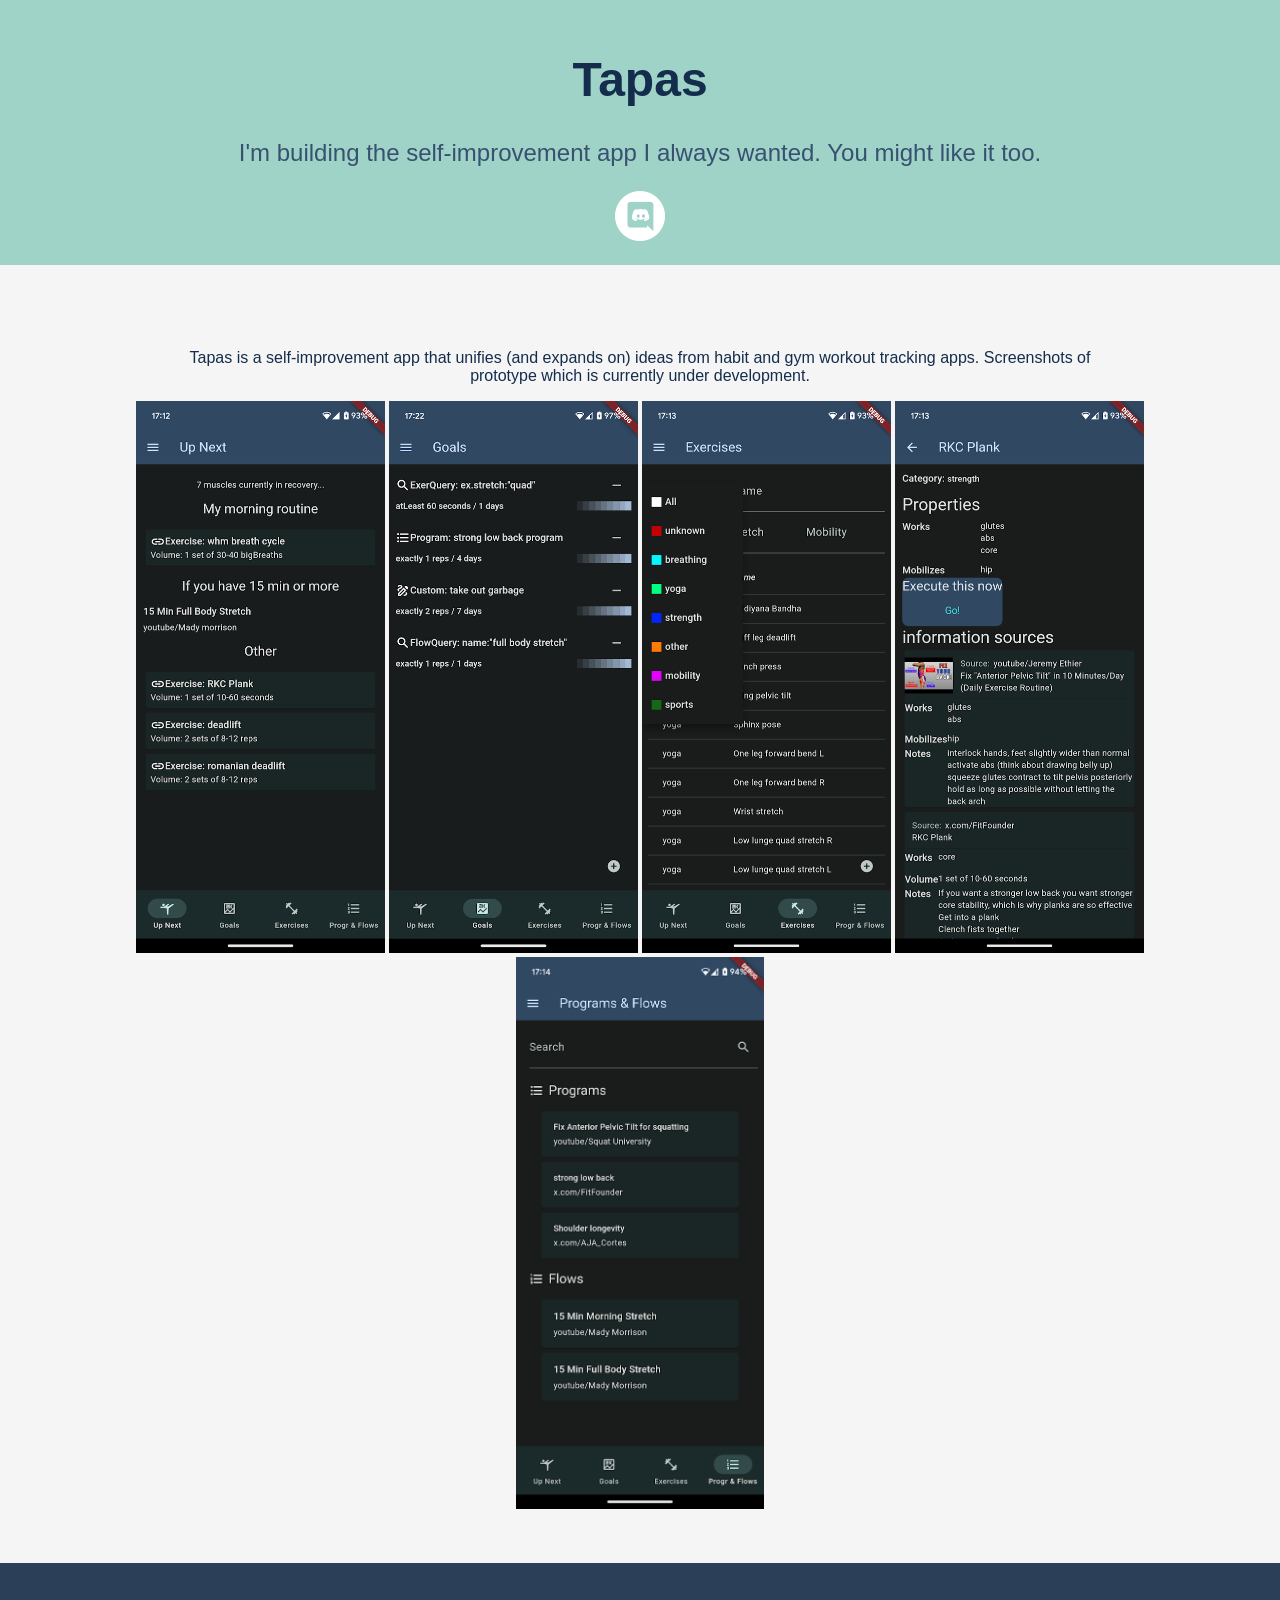
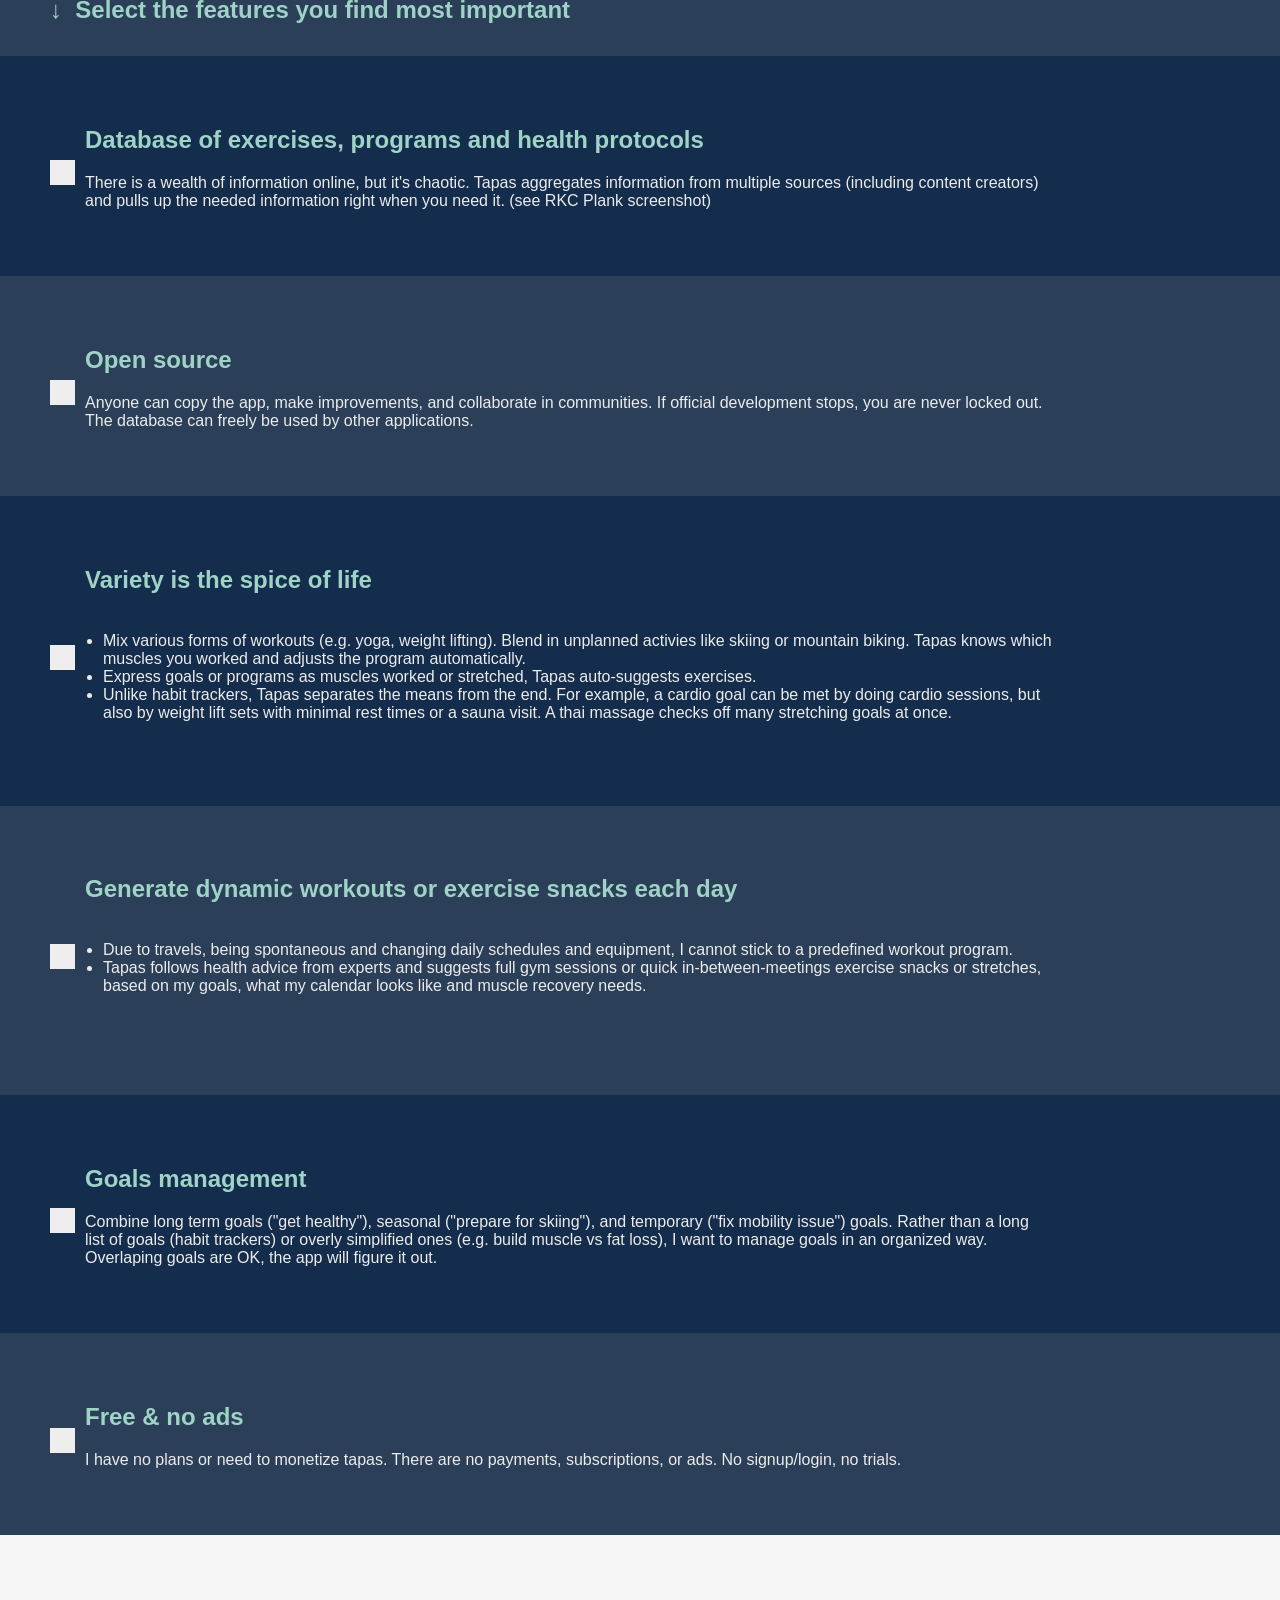
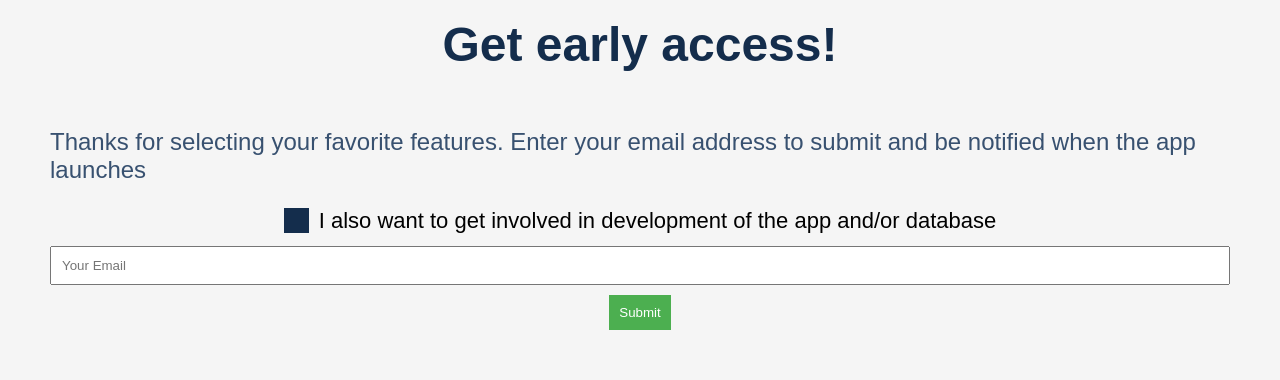
==== frontend/index.html @ ab977878 "move frontend stuff to frontend folder" ====
<!DOCTYPE html>
<html lang="en">

<head>
    <meta charset="UTF-8">
    <meta name="viewport" content="width=device-width, initial-scale=1.0">
    <title>Tapas self-improvement app</title>
    <link rel="stylesheet" href="base.css">
    <link rel="stylesheet" href="checkbox.css">
    <!-- <meta http-equiv="refresh" content="3"> -->
    <script src="https://challenges.cloudflare.com/turnstile/v0/api.js" async defer></script>

</head>

<body>
    <header>
        <h1>Tapas</h1>
        <h3>I'm building the self-improvement app I always wanted. You might like it too.</h3>

        <a href="https://discord.gg/YUcS6btXYD"> <img src="img/Discord_white.png" height="50" width="50" /></a>
        <!--<a href="https://discord.gg/YUcS6btXYD"> <img src="img/Twitter_white.png" height="50" width="50" /></a>
        <a href="https://discord.gg/YUcS6btXYD"> <img src="img/Gmail_white.png" height="50" width="50" /></a>
        <a href="https://discord.gg/YUcS6btXYD"> <img src="img/Github_white.png" height="50" width="50" /></a> -->
    </header>
    <form id="waitlist">
        <div class="intro">
            <div>
                <center>
                    <p class="c4">
                        <br />Tapas is a self-improvement app that unifies (and expands on) ideas from habit and gym
                        workout tracking apps. Screenshots of prototype which is currently under development.
                    </p>
                </center>
            </div>
            <div>
                <a href="/img/screen-upnext.png"><img src="img/screen-upnext.png" height="552" /></a>
                <a href="/img/screen-goals.png"><img src="img/screen-goals.png" height="552" /></a>
                <a href="/img/screen-exercises.png"><img src="img/screen-exercises.png" height="552" /></a>
                <a href="/img/screen-rkc-plank.png"><img src="img/screen-rkc-plank.png" height="552" /></a>
                <a href="/img/screen-programsflows.png"><img src="img/screen-programsflows.png" height="552" /></a>
            </div>
        </div>
        <section class="instruction">
            <h2>&darr;&nbsp;&nbsp;Select the features you find most important</h2>
        </section>
        <section>
            <label class="container dark">
                <input type="checkbox" name="want_db"><span class="checkmark"></span></label>
            <div>
                <h2>Database of exercises, programs and health protocols</h2>
                <p>There is a wealth of information online, but it's chaotic.
                    Tapas aggregates information from multiple sources (including content creators) and pulls up the
                    needed information right when you need it. (see RKC Plank screenshot)
                </p>
            </div>

        </section>
        <section>
            <label class="container dark">
                <input type="checkbox" name="want_oss"><span class="checkmark"></span></label>
            <div>
                <h2>Open source</h2>
                <p>Anyone can copy the app, make improvements, and collaborate in communities.
                    If official development stops, you are never locked out. The database can freely be used by other
                    applications.
                </p>
            </div>

        </section>
        <section>
            <label class="container dark">
                <input type="checkbox" name="want_variety"><span class="checkmark"></span></label>
            <div>
                <h2>Variety is the spice of life</h2>
                <p>
                <ul>

                    <li>Mix various forms of workouts (e.g. yoga, weight lifting). Blend in unplanned
                        activies like skiing or mountain biking. Tapas knows which muscles you worked and adjusts the
                        program automatically.</li>
                    <li>Express goals or programs as muscles worked or stretched, Tapas auto-suggests exercises.</li>
                    <li>Unlike habit trackers, Tapas separates the means from the end. For example, a cardio goal can be
                        met
                        by doing cardio sessions, but also by weight lift sets with minimal rest times or a
                        sauna visit. A thai massage checks off many stretching goals at once.</li>
                </ul>
                </p>
            </div>

        </section>
        <section>
            <label class="container dark">
                <input type="checkbox" name="want_dynamic"><span class="checkmark"></span></label>
            <div>
                <h2>Generate dynamic workouts or exercise snacks each day</h2>
                <ul>
                    <li>Due to travels, being spontaneous and changing daily schedules and equipment, I cannot stick to
                        a
                        predefined workout program.</li>
                    <li>Tapas follows health advice from experts and suggests full gym sessions or quick
                        in-between-meetings
                        exercise snacks or stretches, based on my goals, what my calendar looks like and
                        muscle recovery needs.</li>
                    </p>
            </div>

        </section>
        <section>
            <label class="container dark">
                <input type="checkbox" name="want_goals_management"><span class="checkmark"></span></label>
            <div>
                <h2>Goals management</h2>
                <p>Combine long term goals ("get healthy"), seasonal ("prepare for skiing"), and temporary ("fix
                    mobility issue") goals.
                    Rather than a long list of goals (habit trackers) or overly simplified ones (e.g. build muscle vs
                    fat loss), I want to manage goals in an organized way. Overlaping goals are OK, the app will figure
                    it out.
                </p>
                <!-- comparison between workouts and flows from different creators, shift between influencers/programs. zaf liked that -->
            </div>

        </section>

        <section>
            <label class="container dark">
                <input type="checkbox" name="want_free"><span class="checkmark"></span></label>
            <div>
                <h2>Free & no ads</h2>
                <p>I have no plans or need to monetize tapas. There are no payments, subscriptions, or ads. No
                    signup/login,
                    no trials.
                </p>
            </div>

        </section>

        <div class="formend">
            <h1>Get early access!</h1>
            <h3>Thanks for selecting your favorite features. Enter your email address to submit and be notified when the
                app launches</h3>
            <label class="container">I also want to get involved in development of the app and/or database
                <input type="checkbox" name="want_dev"><span class="checkmark"
                    style="background-color: #142d4c;"></span></label>
            <input type="email" placeholder="Your Email" name="email" required>
            <!-- tapas.fit -->
            <!-- <div class="cf-turnstile" data-sitekey="0x4AAAAAAAQ29aRZJ1SNKcnf"></div> -->
            <!-- tapas.test -->
            <div class="cf-turnstile" data-sitekey="0x4AAAAAAAQ7PzYaspMrWbDM"></div>
            <!-- 
                1x00000000000000000000AA	Always passes	visible
                2x00000000000000000000AB	Always blocks	visible
                1x00000000000000000000BB	Always passes	invisible
                2x00000000000000000000BB	Always blocks	invisible
                3x00000000000000000000FF	Forces an interactive challenge	visible
     
                <div class="cf-turnstile" data-sitekey="3x00000000000000000000FF"></div>
            -->
            <button id="submitbutton" class="btn-ready" type="submit" value="Send">Submit</button>
        </div>
    </form>
</body>

</html>
<script language="javascript">

    const form = document.querySelector("#waitlist");


    async function sendData() {
        document.querySelector('#submitbutton').textContent = 'Sending....';
        const formData = new FormData(form);
        console.log(formData);
        try {
            const response = await fetch("http://tapas.test/waitlist", {
                method: "POST",
                body: formData,

            });
            button = document.querySelector('#submitbutton');
            if (response.ok) {
                button.textContent = 'Sent!';
                button.className = 'btn-ok';
            } else {
                button.className = 'btn-err';
                if (response.status == 401) {
                    button.textContent = 'Failed. Looks like you are a bot. If this is incorrect, please contact via email or discord';
                } else {
                    button.textContent = 'Failed due to an error. Did you submit already? Please try again later or contact via email or discord';
                }
            }
            console.log(await response.json());
        } catch (e) {
            console.error(e);
        }
    }

    form.addEventListener("submit", (event) => {
        event.preventDefault();
        sendData();
    });
</script>
---- frontend/base.css ----
.c1 {
    color: #ececec;
}

.c2 {
    color: #9fd3c7;
}

.c3 {
    color: #385170;
}

.c4 {
    color: #142d4c;
}

p {
    color: #ececec;
}

span,
p,
li {
    max-width: 60em;

}

ul {
    padding: 18px;
}

li {
    color: #ececec;
}

a {
    color: #4CAF50;
}

body {
    font-family: 'Arial', sans-serif;
    margin: 0;
    padding: 0;
    box-sizing: border-box;
    background-color: #142d4c;
}

header {
    background-color: #9fd3c7;
    color: #ececec;
    text-align: center;
    padding: 20px;
}

section, .formend {
    display: flex;
    align-items: center;
    padding: 50px;
}

section.instruction{
padding-top: 12.5px;
padding-bottom: 12.5px;
}

section:nth-child(even) {
    background-color: #2b3f58;
}

h1 {
    color: #142d4c;
    font-weight: 800;
    font-size: 48px;
}

h2 {
    color: #9fd3c7;
}

h3 {
    color: #385170;
    font-size: 24px;
    font-weight: 400;
}

.intro {
    align-items: center;
    text-align: center;
    padding: 50px;
    background-color: #f5f5f5;
    color: #142d4c;
}

footer {
    background-color: #4CAF50;
    color: white;
    text-align: center;
    padding: 20px;
}

.formend {
    flex-direction: column;
    background-color: #f5f5f5;
}

input {
    margin-bottom: 10px;
    padding: 10px;
    width: 100%;
    box-sizing: border-box;
}

button {
    padding: 10px;
    cursor: pointer;
    border: none;
}

.btn-ready {
    background-color: #4CAF50;
    color: white;

}
.btn-ok {
    background-color:#9fd3c7;
    color: #142d4c;

}
.btn-err {
    background-color: #ac1a0f;
    color: white;
}
---- frontend/checkbox.css ----
/* The container */
.container {
    display: block;
    position: relative;
    padding-left: 35px;
    margin-bottom: 12px;
    cursor: pointer;
    font-size: 22px;
    -webkit-user-select: none;
    -moz-user-select: none;
    -ms-user-select: none;
    user-select: none;

  }
  .container.dark {
    background-color: #4CAF50;
    color: white;
  }

  /* Hide the browser's default checkbox */
  .container input {
    position: absolute;
    opacity: 0;
    cursor: pointer;
    height: 0;
    width: 0;
  }
  
  /* Create a custom checkbox */
  .checkmark {
    position: absolute;
    top: 0;
    left: 0;
    height: 25px;
    width: 25px;
    background-color: #eee;
  }
  
  /* On mouse-over, add a grey background color */
  .container:hover input ~ .checkmark {
    background-color: #ccc;
  }
  
  /* When the checkbox is checked, add a blue background */
  .container input:checked ~ .checkmark {
    background-color: #4CAF50;

  }
  
  /* Create the checkmark/indicator (hidden when not checked) */
  .checkmark:after {
    content: "";
    position: absolute;
    display: none;
  }
  
  /* Show the checkmark when checked */
  .container input:checked ~ .checkmark:after {
    display: block;
  }
  /* Style the checkmark/indicator */
  .container .checkmark:after {
    left: 9px;
    top: 5px;
    width: 5px;
    height: 10px;
    border: solid white;
    border-width: 0 3px 3px 0;
    -webkit-transform: rotate(45deg);
    -ms-transform: rotate(45deg);
    transform: rotate(45deg);
  }
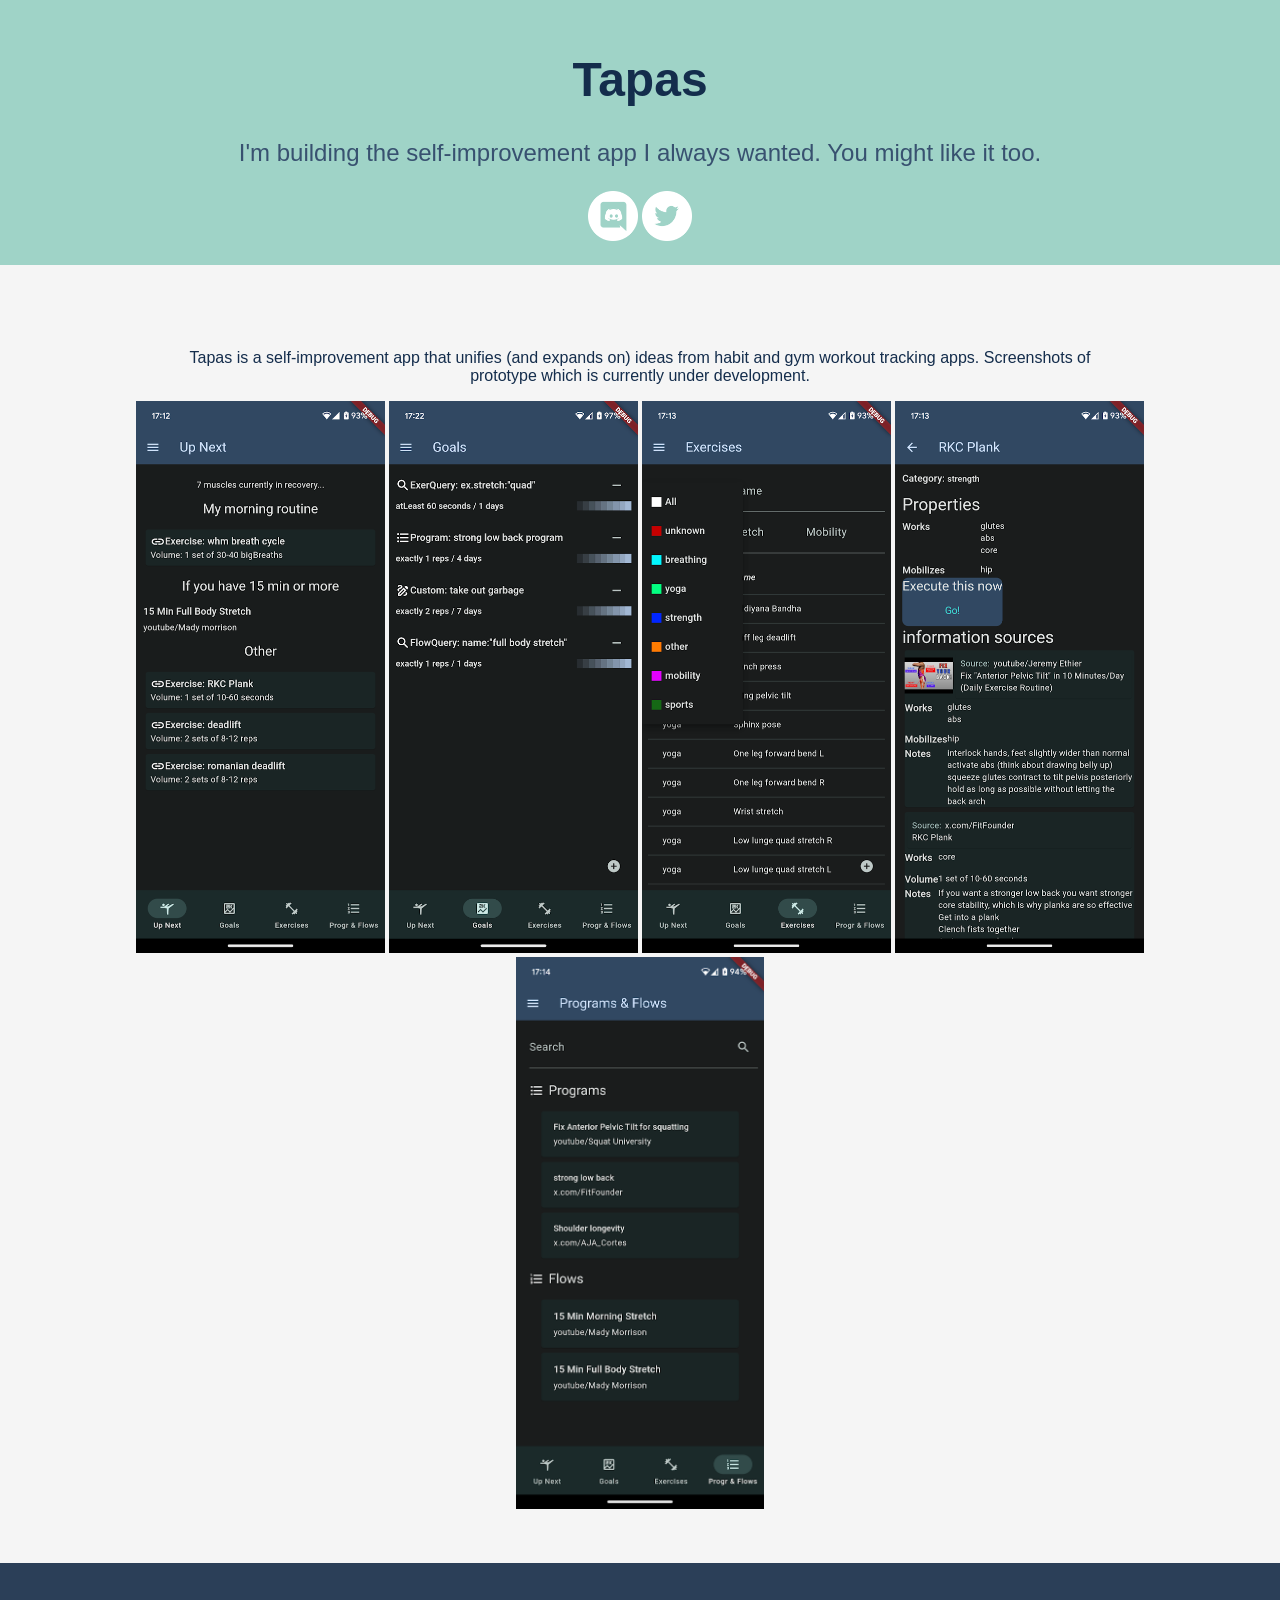
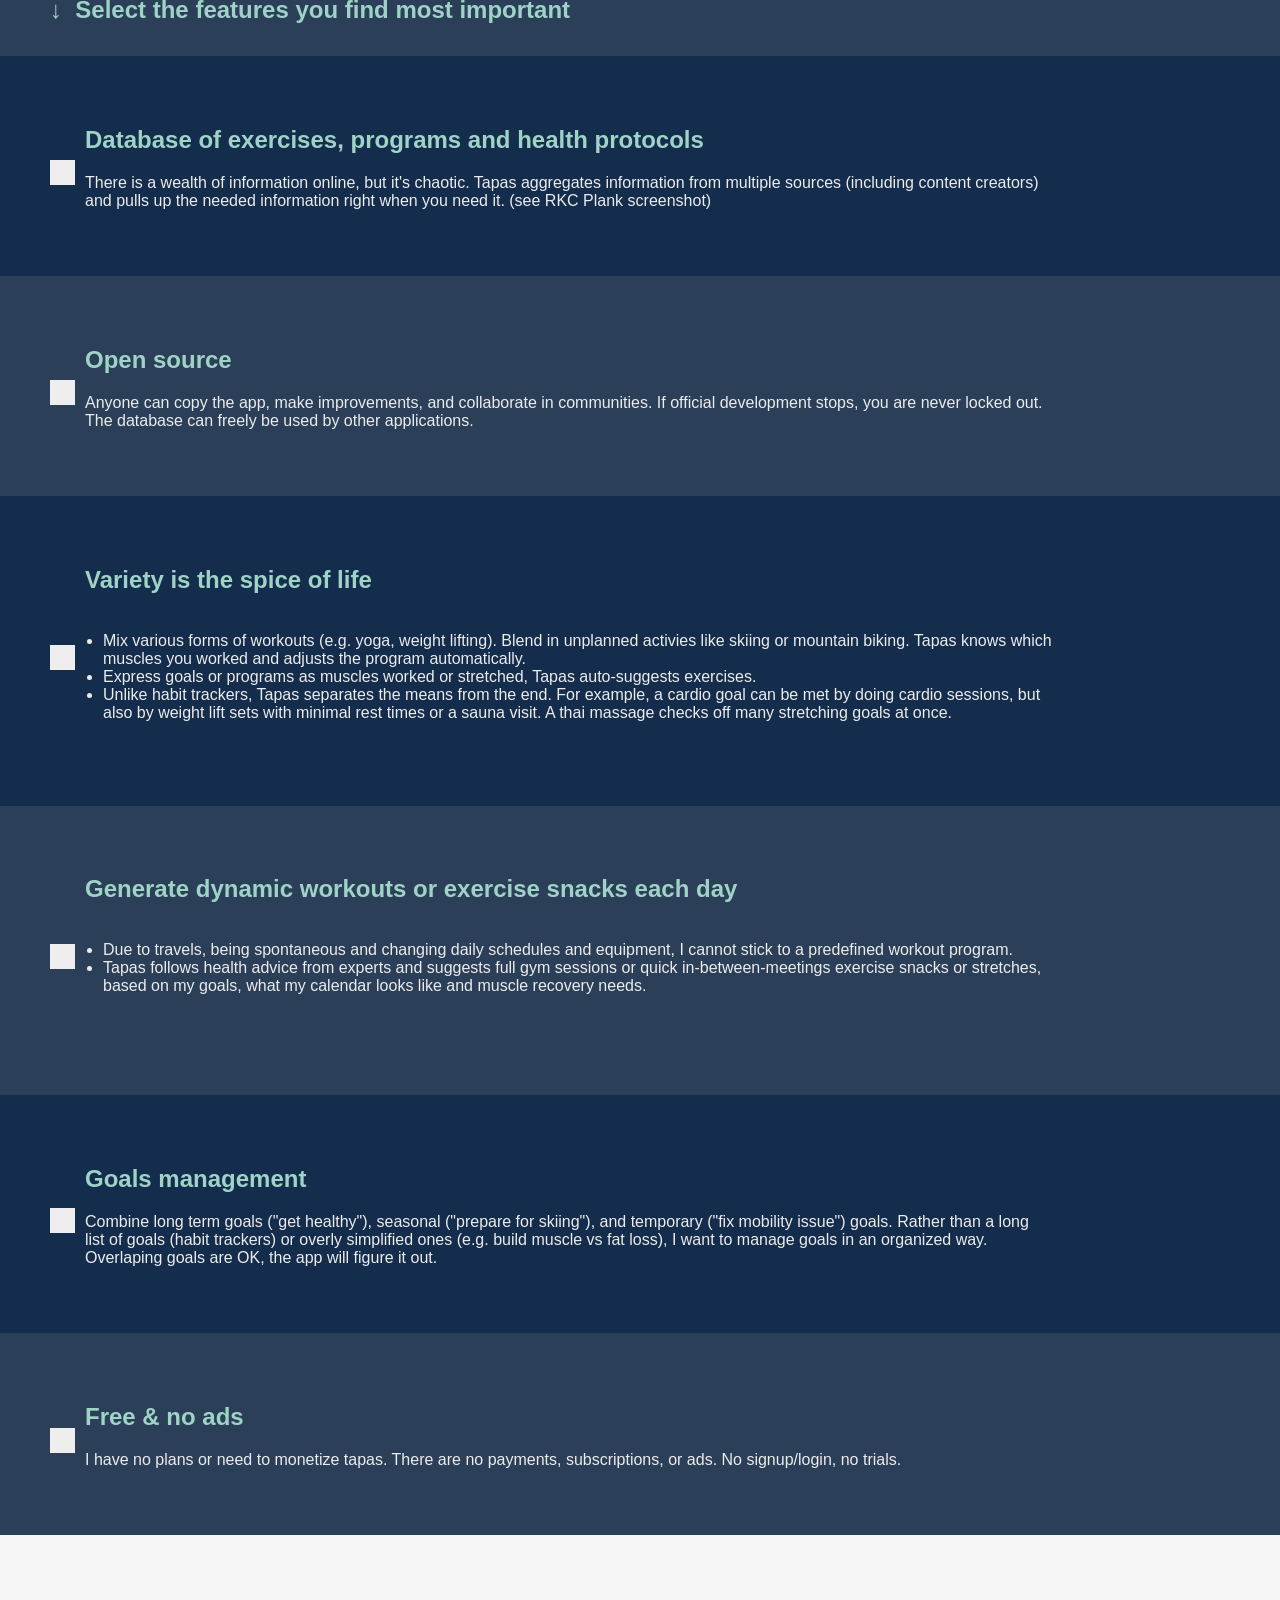
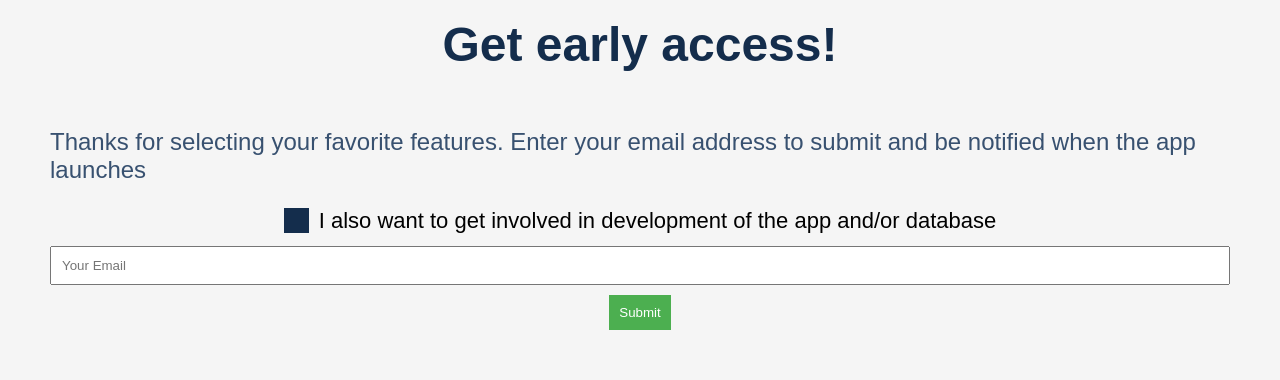
==== commit 74394cd5: "basic deploy system" ====
--- a/frontend/index.html
+++ b/frontend/index.html
@@ -18,8 +18,8 @@
         <h3>I'm building the self-improvement app I always wanted. You might like it too.</h3>
 
         <a href="https://discord.gg/YUcS6btXYD"> <img src="img/Discord_white.png" height="50" width="50" /></a>
-        <!--<a href="https://discord.gg/YUcS6btXYD"> <img src="img/Twitter_white.png" height="50" width="50" /></a>
-        <a href="https://discord.gg/YUcS6btXYD"> <img src="img/Gmail_white.png" height="50" width="50" /></a>
+        <a href="https://twitter.com/Dieter_be"> <img src="img/Twitter_white.png" height="50" width="50" /></a>
+       <!-- <a href="https://discord.gg/YUcS6btXYD"> <img src="img/Gmail_white.png" height="50" width="50" /></a>
         <a href="https://discord.gg/YUcS6btXYD"> <img src="img/Github_white.png" height="50" width="50" /></a> -->
     </header>
     <form id="waitlist">
@@ -142,19 +142,7 @@
                 <input type="checkbox" name="want_dev"><span class="checkmark"
                     style="background-color: #142d4c;"></span></label>
             <input type="email" placeholder="Your Email" name="email" required>
-            <!-- tapas.fit -->
-            <!-- <div class="cf-turnstile" data-sitekey="0x4AAAAAAAQ29aRZJ1SNKcnf"></div> -->
-            <!-- tapas.test -->
-            <div class="cf-turnstile" data-sitekey="0x4AAAAAAAQ7PzYaspMrWbDM"></div>
-            <!-- 
-                1x00000000000000000000AA	Always passes	visible
-                2x00000000000000000000AB	Always blocks	visible
-                1x00000000000000000000BB	Always passes	invisible
-                2x00000000000000000000BB	Always blocks	invisible
-                3x00000000000000000000FF	Forces an interactive challenge	visible
-     
-                <div class="cf-turnstile" data-sitekey="3x00000000000000000000FF"></div>
-            -->
+            <div class="cf-turnstile" data-sitekey="TURNSTILE-SITEKEY"></div>
             <button id="submitbutton" class="btn-ready" type="submit" value="Send">Submit</button>
         </div>
     </form>
@@ -171,7 +159,7 @@
         const formData = new FormData(form);
         console.log(formData);
         try {
-            const response = await fetch("http://tapas.test/waitlist", {
+            const response = await fetch("BASE-URL/waitlist", {
                 method: "POST",
                 body: formData,
 
@@ -198,4 +186,4 @@
         event.preventDefault();
         sendData();
     });
-</script>+</script>
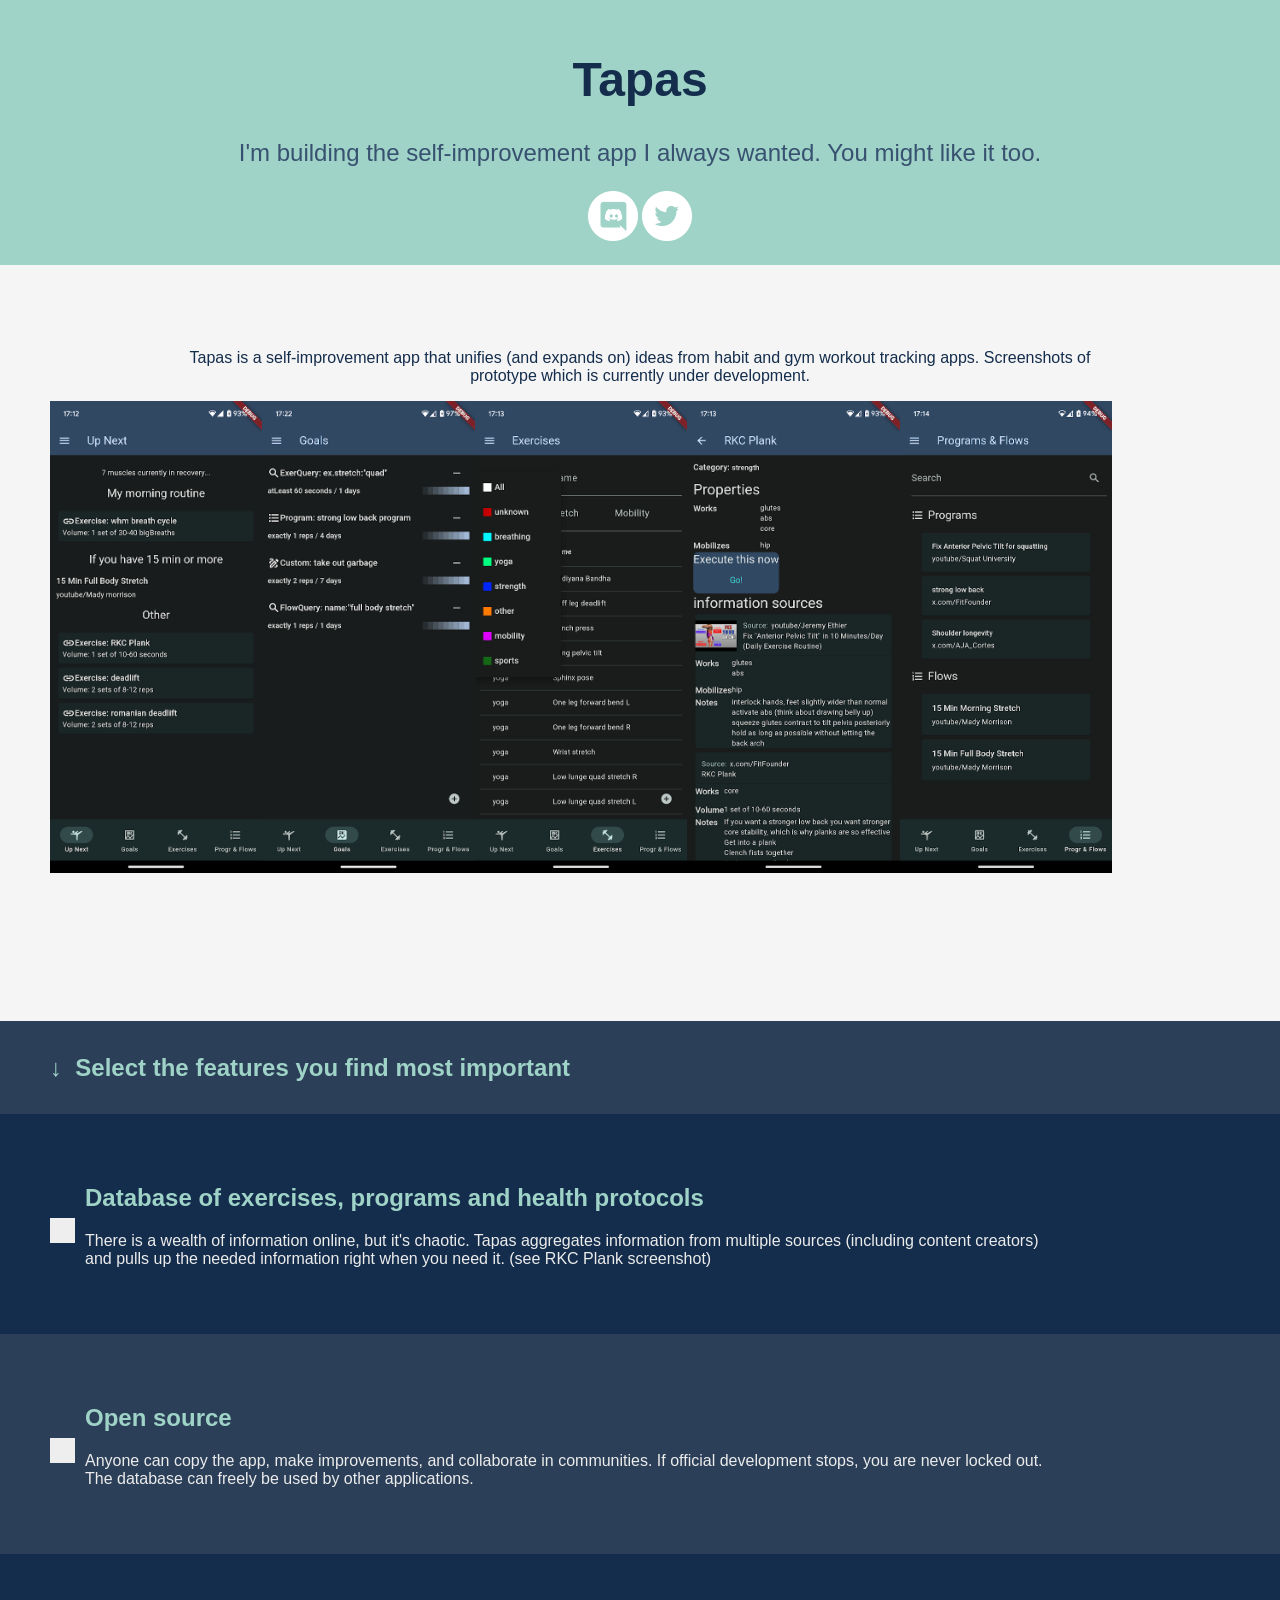
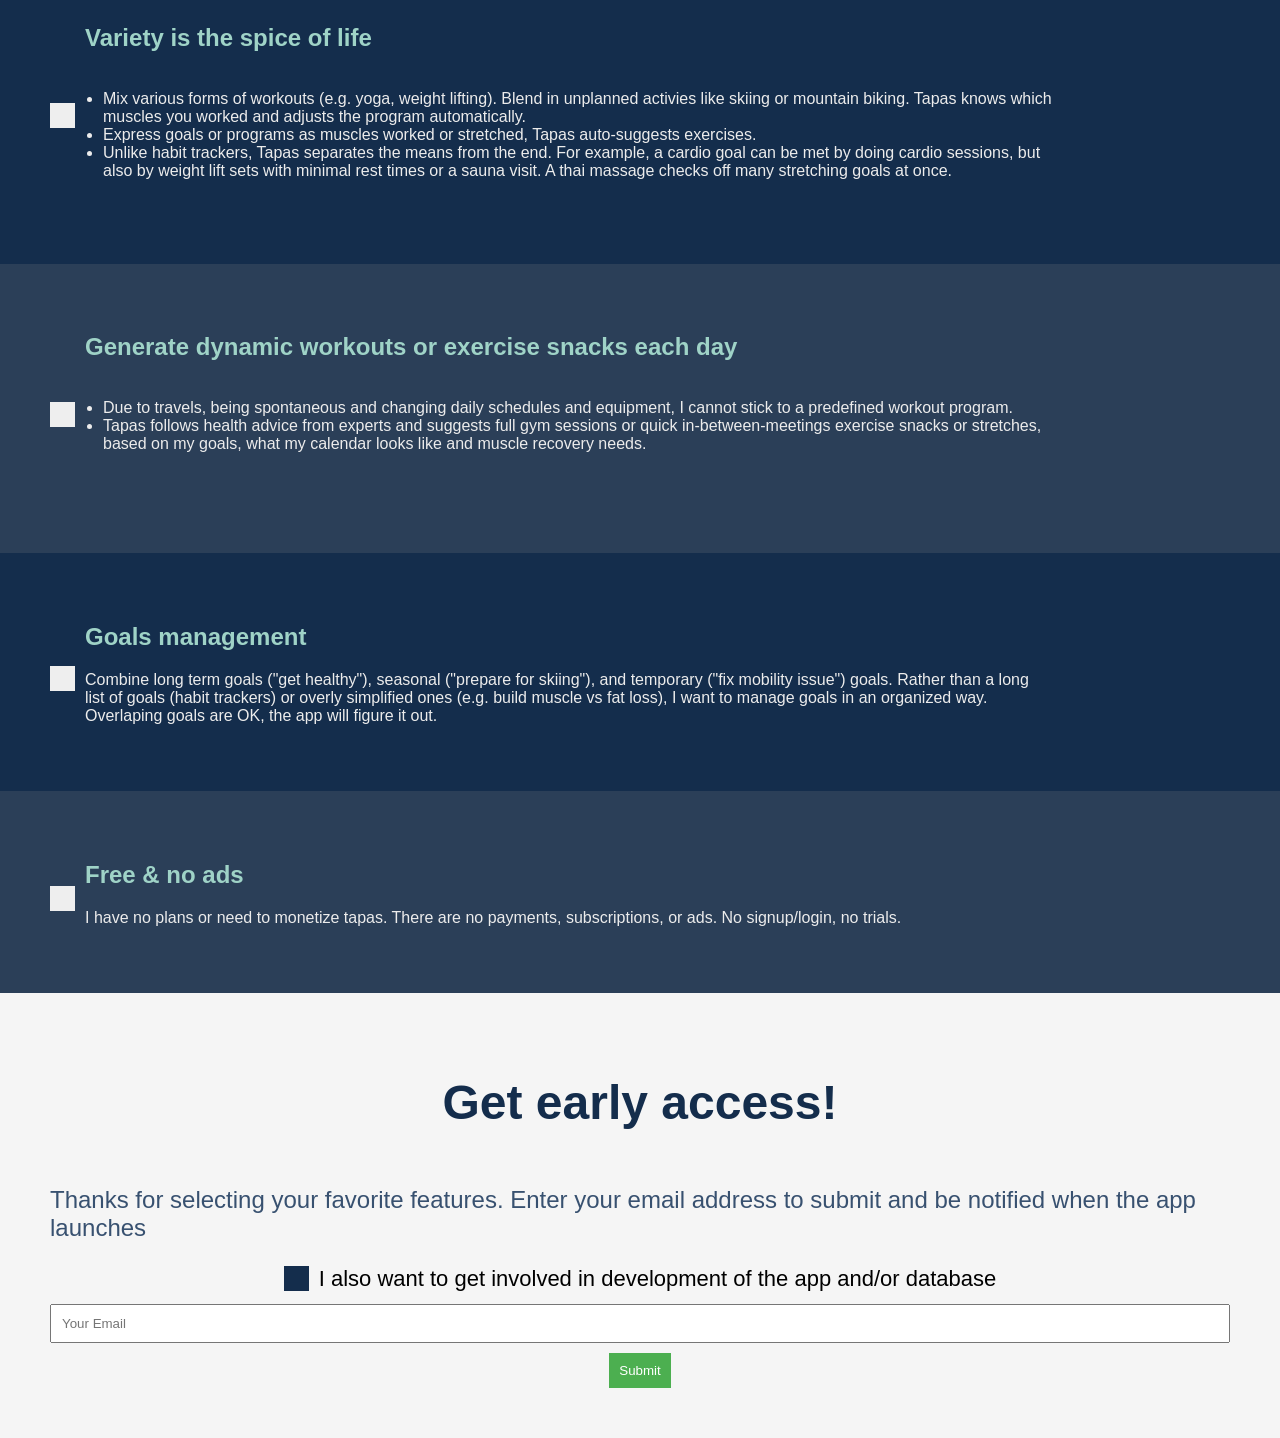
==== commit 8326e0c4: "fix link path and try to make it scale better" ====
--- a/frontend/index.html
+++ b/frontend/index.html
@@ -10,6 +10,11 @@
     <!-- <meta http-equiv="refresh" content="3"> -->
     <script src="https://challenges.cloudflare.com/turnstile/v0/api.js" async defer></script>
 
+    <link rel="apple-touch-icon" sizes="180x180" href="/img/favicon/apple-touch-icon.png">
+    <link rel="icon" type="image/png" sizes="32x32" href="/img/favicon/favicon-32x32.png">
+    <link rel="icon" type="image/png" sizes="16x16" href="/img/favicon/favicon-16x16.png">
+    <link rel="manifest" href="/site.webmanifest">
+
 </head>
 
 <body>
@@ -17,10 +22,10 @@
         <h1>Tapas</h1>
         <h3>I'm building the self-improvement app I always wanted. You might like it too.</h3>
 
-        <a href="https://discord.gg/YUcS6btXYD"> <img src="img/Discord_white.png" height="50" width="50" /></a>
-        <a href="https://twitter.com/Dieter_be"> <img src="img/Twitter_white.png" height="50" width="50" /></a>
-       <!-- <a href="https://discord.gg/YUcS6btXYD"> <img src="img/Gmail_white.png" height="50" width="50" /></a>
-        <a href="https://discord.gg/YUcS6btXYD"> <img src="img/Github_white.png" height="50" width="50" /></a> -->
+        <a href="https://discord.gg/YUcS6btXYD"> <img src="img/icon/Discord_white.png" height="50" width="50" /></a>
+        <a href="https://twitter.com/Dieter_be"> <img src="img/icon/Twitter_white.png" height="50" width="50" /></a>
+        <!-- <a href="https://discord.gg/YUcS6btXYD"> <img src="img/icon/Gmail_white.png" height="50" width="50" /></a>
+        <a href="https://discord.gg/YUcS6btXYD"> <img src="img/icon/Github_white.png" height="50" width="50" /></a> -->
     </header>
     <form id="waitlist">
         <div class="intro">
@@ -32,12 +37,17 @@
                     </p>
                 </center>
             </div>
-            <div>
-                <a href="/img/screen-upnext.png"><img src="img/screen-upnext.png" height="552" /></a>
-                <a href="/img/screen-goals.png"><img src="img/screen-goals.png" height="552" /></a>
-                <a href="/img/screen-exercises.png"><img src="img/screen-exercises.png" height="552" /></a>
-                <a href="/img/screen-rkc-plank.png"><img src="img/screen-rkc-plank.png" height="552" /></a>
-                <a href="/img/screen-programsflows.png"><img src="img/screen-programsflows.png" height="552" /></a>
+            <div style="width:100%;height:570px;">
+                <a href="/img/screen/screen-upnext.png"><img src="img/screen/screen-upnext.png" 
+                        style="float:left;width:18%;object-fit: contain;" /></a>
+                <a href="/img/screen/screen-goals.png"><img src="img/screen/screen-goals.png" 
+                        style="float:left;width:18%;object-fit: contain;" /></a>
+                <a href="/img/screen/screen-exercises.png"><img src="img/screen/screen-exercises.png" 
+                        style="float:left;width:18%;object-fit: contain;" /></a>
+                <a href="/img/screen/screen-rkc-plank.png"><img src="img/screen/screen-rkc-plank.png" 
+                        style="float:left;width:18%;object-fit: contain;" /></a>
+                <a href="/img/screen/screen-programsflows.png"><img src="img/screen/screen-programsflows.png"
+                        style="float:left;width:18%;object-fit: contain;" /></a>
             </div>
         </div>
         <section class="instruction">
@@ -176,7 +186,6 @@
                     button.textContent = 'Failed due to an error. Did you submit already? Please try again later or contact via email or discord';
                 }
             }
-            console.log(await response.json());
         } catch (e) {
             console.error(e);
         }
@@ -186,4 +195,4 @@
         event.preventDefault();
         sendData();
     });
-</script>
+</script>
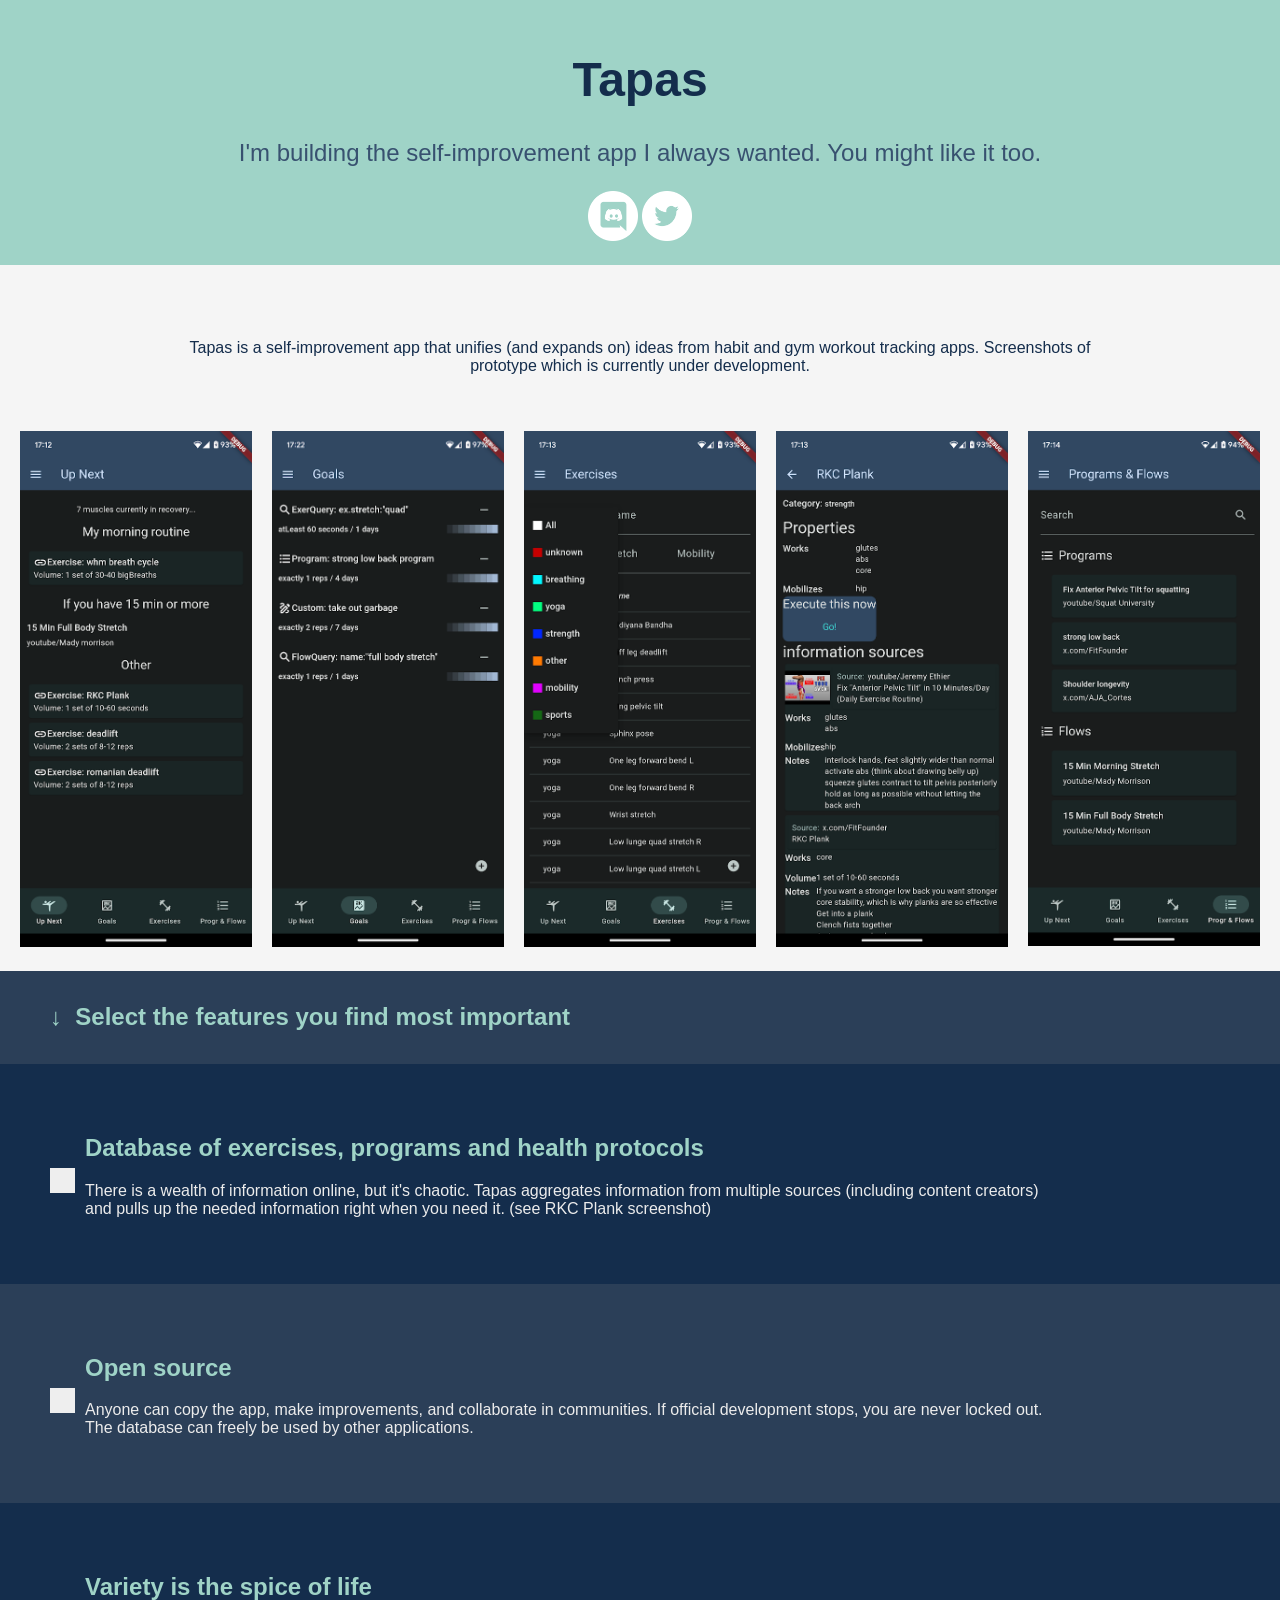
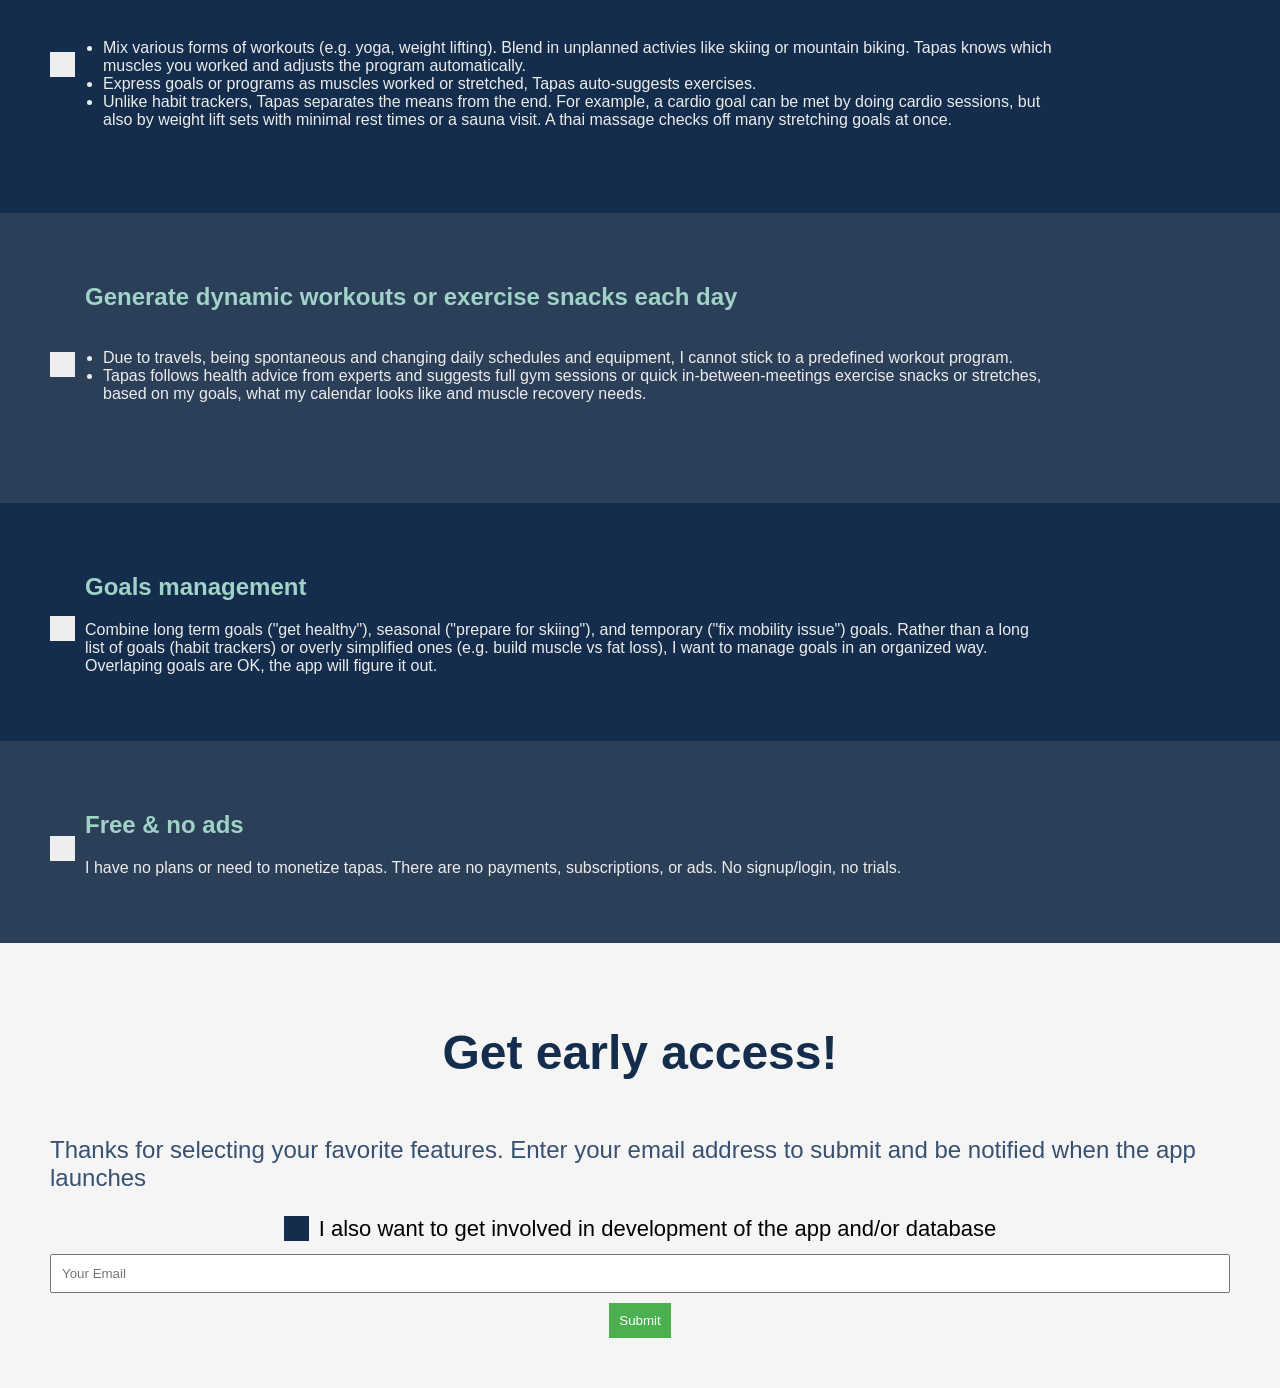
==== commit 05839593: "fix rendering of images scaling with display size based on https://www.w3schools.com/howto/tryit.asp" ====
--- a/frontend/index.html
+++ b/frontend/index.html
@@ -29,27 +29,34 @@
     </header>
     <form id="waitlist">
         <div class="intro">
-            <div>
-                <center>
-                    <p class="c4">
-                        <br />Tapas is a self-improvement app that unifies (and expands on) ideas from habit and gym
-                        workout tracking apps. Screenshots of prototype which is currently under development.
-                    </p>
-                </center>
-            </div>
-            <div style="width:100%;height:570px;">
-                <a href="/img/screen/screen-upnext.png"><img src="img/screen/screen-upnext.png" 
-                        style="float:left;width:18%;object-fit: contain;" /></a>
-                <a href="/img/screen/screen-goals.png"><img src="img/screen/screen-goals.png" 
-                        style="float:left;width:18%;object-fit: contain;" /></a>
-                <a href="/img/screen/screen-exercises.png"><img src="img/screen/screen-exercises.png" 
-                        style="float:left;width:18%;object-fit: contain;" /></a>
-                <a href="/img/screen/screen-rkc-plank.png"><img src="img/screen/screen-rkc-plank.png" 
-                        style="float:left;width:18%;object-fit: contain;" /></a>
-                <a href="/img/screen/screen-programsflows.png"><img src="img/screen/screen-programsflows.png"
-                        style="float:left;width:18%;object-fit: contain;" /></a>
+            <center class="introtext">
+                <p class="c4">
+                    <br />Tapas is a self-improvement app that unifies (and expands on) ideas from habit and gym
+                    workout tracking apps. Screenshots of prototype which is currently under development.
+                </p>
+            </center>
+            <div class="row">
+                <div class="column">
+                    <a href="img/screen/screen-upnext.png"><img src="img/screen/screen-upnext.png" class="colimg" /></a>
+                </div>
+                <div class="column">
+                    <a href="img/screen/screen-goals.png"><img src="img/screen/screen-goals.png" class="colimg" /></a>
+                </div>
+                <div class="column">
+                    <a href="img/screen/screen-exercises.png"> <img src="img/screen/screen-exercises.png"
+                            class="colimg" /></a>
+                </div>
+                <div class="column">
+                    <a href="img/screen/screen-rkc-plank.png"> <img src="img/screen/screen-rkc-plank.png"
+                            class="colimg" /></a>
+                </div>
+                <div class="column">
+                    <a href="img/screen/screen-programsflows.png"> <img src="img/screen/screen-programsflows.png"
+                            class="colimg" /></a>
+                </div>
             </div>
         </div>
+
         <section class="instruction">
             <h2>&darr;&nbsp;&nbsp;Select the features you find most important</h2>
         </section>
--- a/frontend/base.css
+++ b/frontend/base.css
@@ -52,15 +52,16 @@
     padding: 20px;
 }
 
-section, .formend {
+section,
+.formend {
     display: flex;
     align-items: center;
     padding: 50px;
 }
 
-section.instruction{
-padding-top: 12.5px;
-padding-bottom: 12.5px;
+section.instruction {
+    padding-top: 12.5px;
+    padding-bottom: 12.5px;
 }
 
 section:nth-child(even) {
@@ -86,9 +87,13 @@
 .intro {
     align-items: center;
     text-align: center;
-    padding: 50px;
+    padding: 10px;
     background-color: #f5f5f5;
     color: #142d4c;
+}
+
+.introtext {
+    padding: 30px;
 }
 
 footer {
@@ -121,12 +126,38 @@
     color: white;
 
 }
+
 .btn-ok {
-    background-color:#9fd3c7;
+    background-color: #9fd3c7;
     color: #142d4c;
 
 }
+
 .btn-err {
     background-color: #ac1a0f;
     color: white;
+}
+
+.row,
+.column,
+img {
+    box-sizing: border-box;
+}
+
+.column {
+    float: left;
+    width: 20%;
+    padding: 0px;
+}
+
+/* Clearfix (clear floats) */
+.row::after {
+    content: "";
+    clear: both;
+    display: table;
+}
+
+.colimg {
+    width: 100%;
+    padding: 10px;
 }
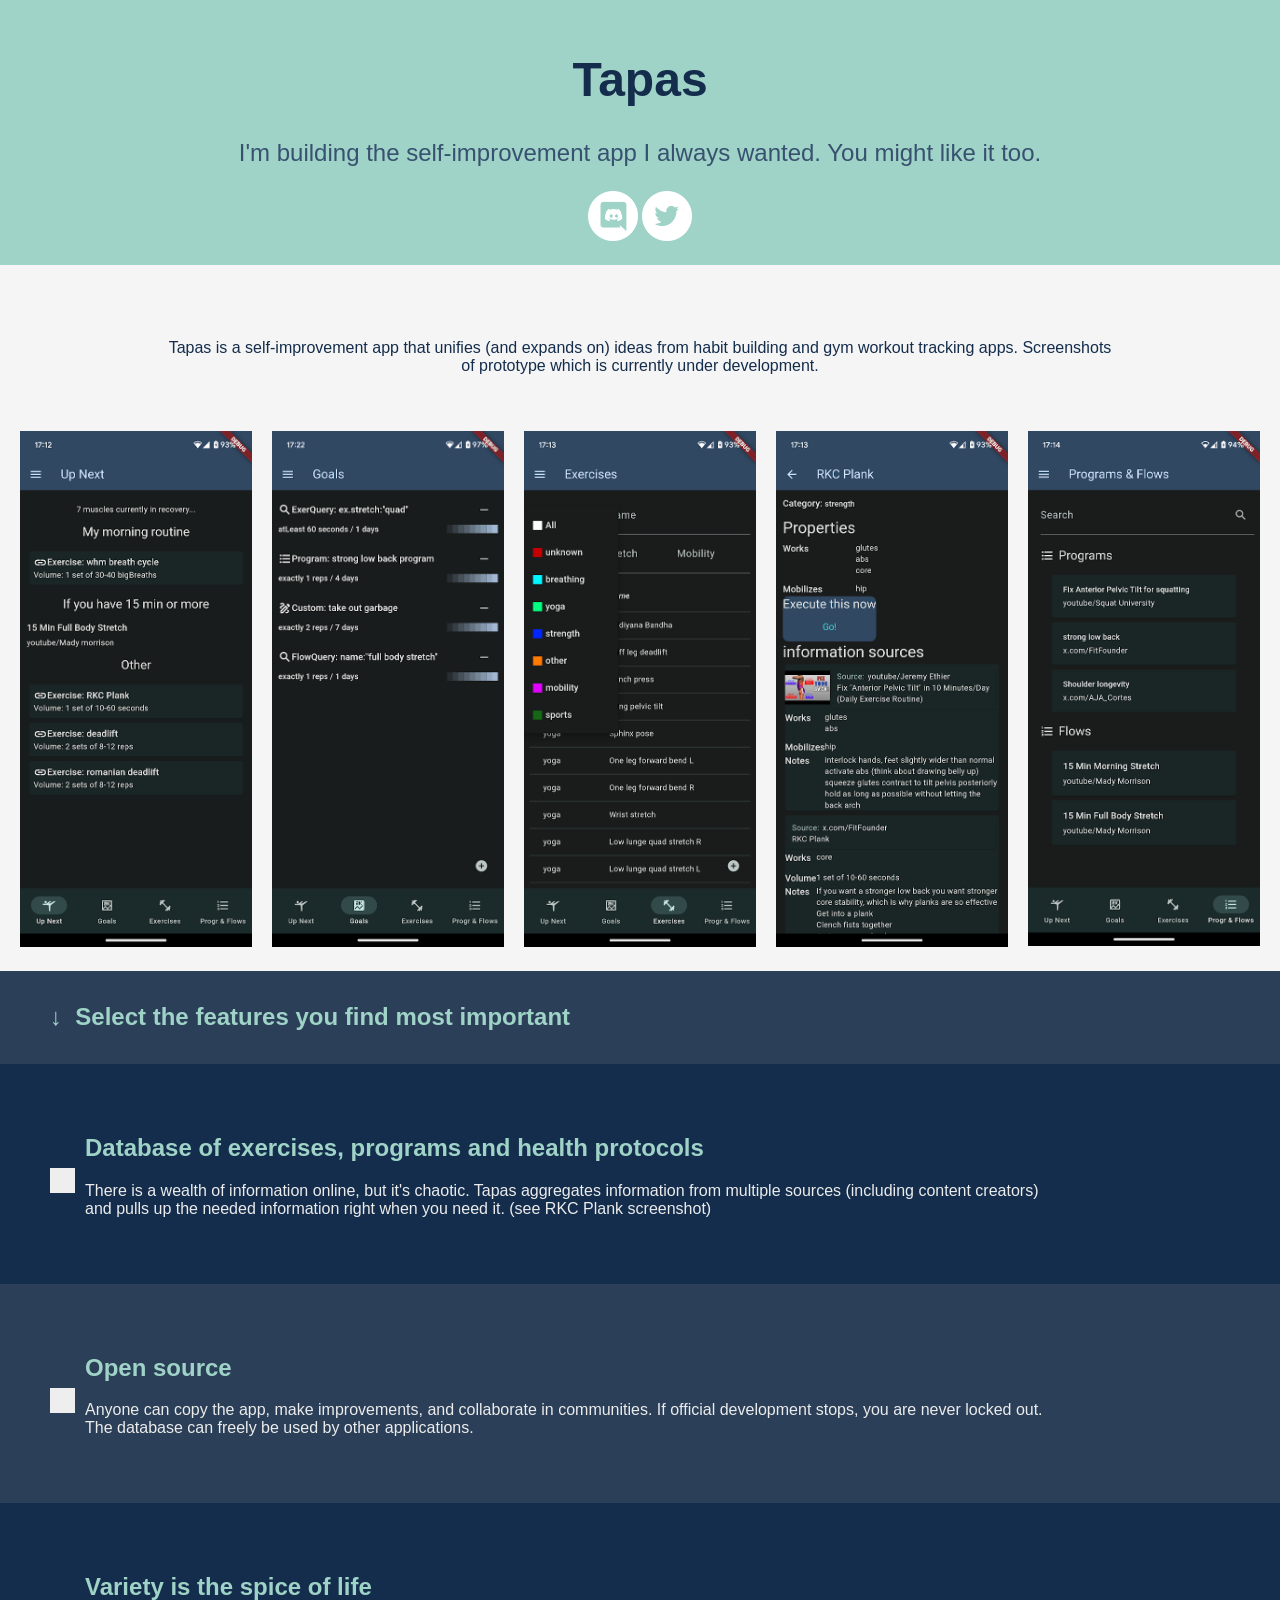
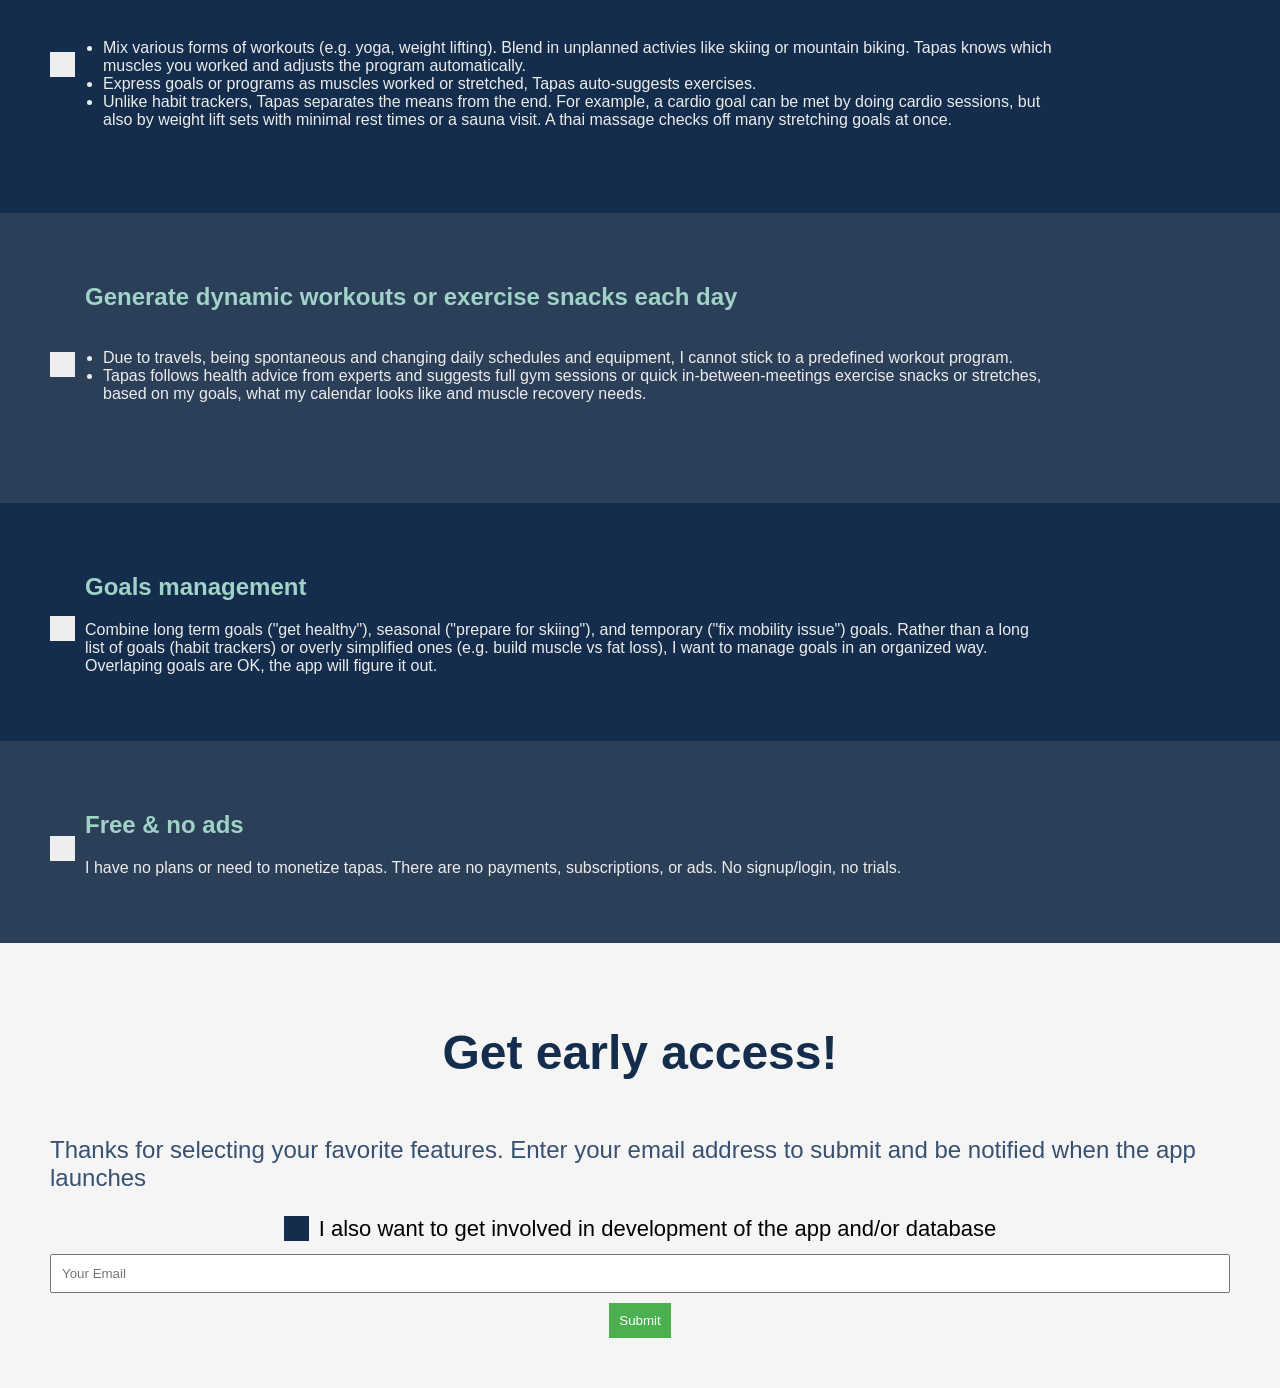
==== commit 43b7be85: "enable posthog" ====
--- a/frontend/index.html
+++ b/frontend/index.html
@@ -14,7 +14,13 @@
     <link rel="icon" type="image/png" sizes="32x32" href="/img/favicon/favicon-32x32.png">
     <link rel="icon" type="image/png" sizes="16x16" href="/img/favicon/favicon-16x16.png">
     <link rel="manifest" href="/site.webmanifest">
-
+    <script>
+        !function (t, e) { var o, n, p, r; e.__SV || (window.posthog = e, e._i = [], e.init = function (i, s, a) { function g(t, e) { var o = e.split("."); 2 == o.length && (t = t[o[0]], e = o[1]), t[e] = function () { t.push([e].concat(Array.prototype.slice.call(arguments, 0))) } } (p = t.createElement("script")).type = "text/javascript", p.async = !0, p.src = s.api_host + "/static/array.js", (r = t.getElementsByTagName("script")[0]).parentNode.insertBefore(p, r); var u = e; for (void 0 !== a ? u = e[a] = [] : a = "posthog", u.people = u.people || [], u.toString = function (t) { var e = "posthog"; return "posthog" !== a && (e += "." + a), t || (e += " (stub)"), e }, u.people.toString = function () { return u.toString(1) + ".people (stub)" }, o = "capture identify alias people.set people.set_once set_config register register_once unregister opt_out_capturing has_opted_out_capturing opt_in_capturing reset isFeatureEnabled onFeatureFlags getFeatureFlag getFeatureFlagPayload reloadFeatureFlags group updateEarlyAccessFeatureEnrollment getEarlyAccessFeatures getActiveMatchingSurveys getSurveys onSessionId".split(" "), n = 0; n < o.length; n++)g(u, o[n]); e._i.push([i, s, a]) }, e.__SV = 1) }(document, window.posthog || []);
+        posthog.init('phc_6Dgjf4JwbTZVMtL2TnQOehoy2w63S6o5suL4GmSnwec', {
+            api_host: `https://e.tapas.fit`,
+            ui_host: 'https://app.posthog.com'
+        })
+    </script>
 </head>
 
 <body>
@@ -31,7 +37,8 @@
         <div class="intro">
             <center class="introtext">
                 <p class="c4">
-                    <br />Tapas is a self-improvement app that unifies (and expands on) ideas from habit and gym
+                    <br />Tapas is a self-improvement app that unifies (and expands on) ideas from habit building and
+                    gym
                     workout tracking apps. Screenshots of prototype which is currently under development.
                 </p>
             </center>
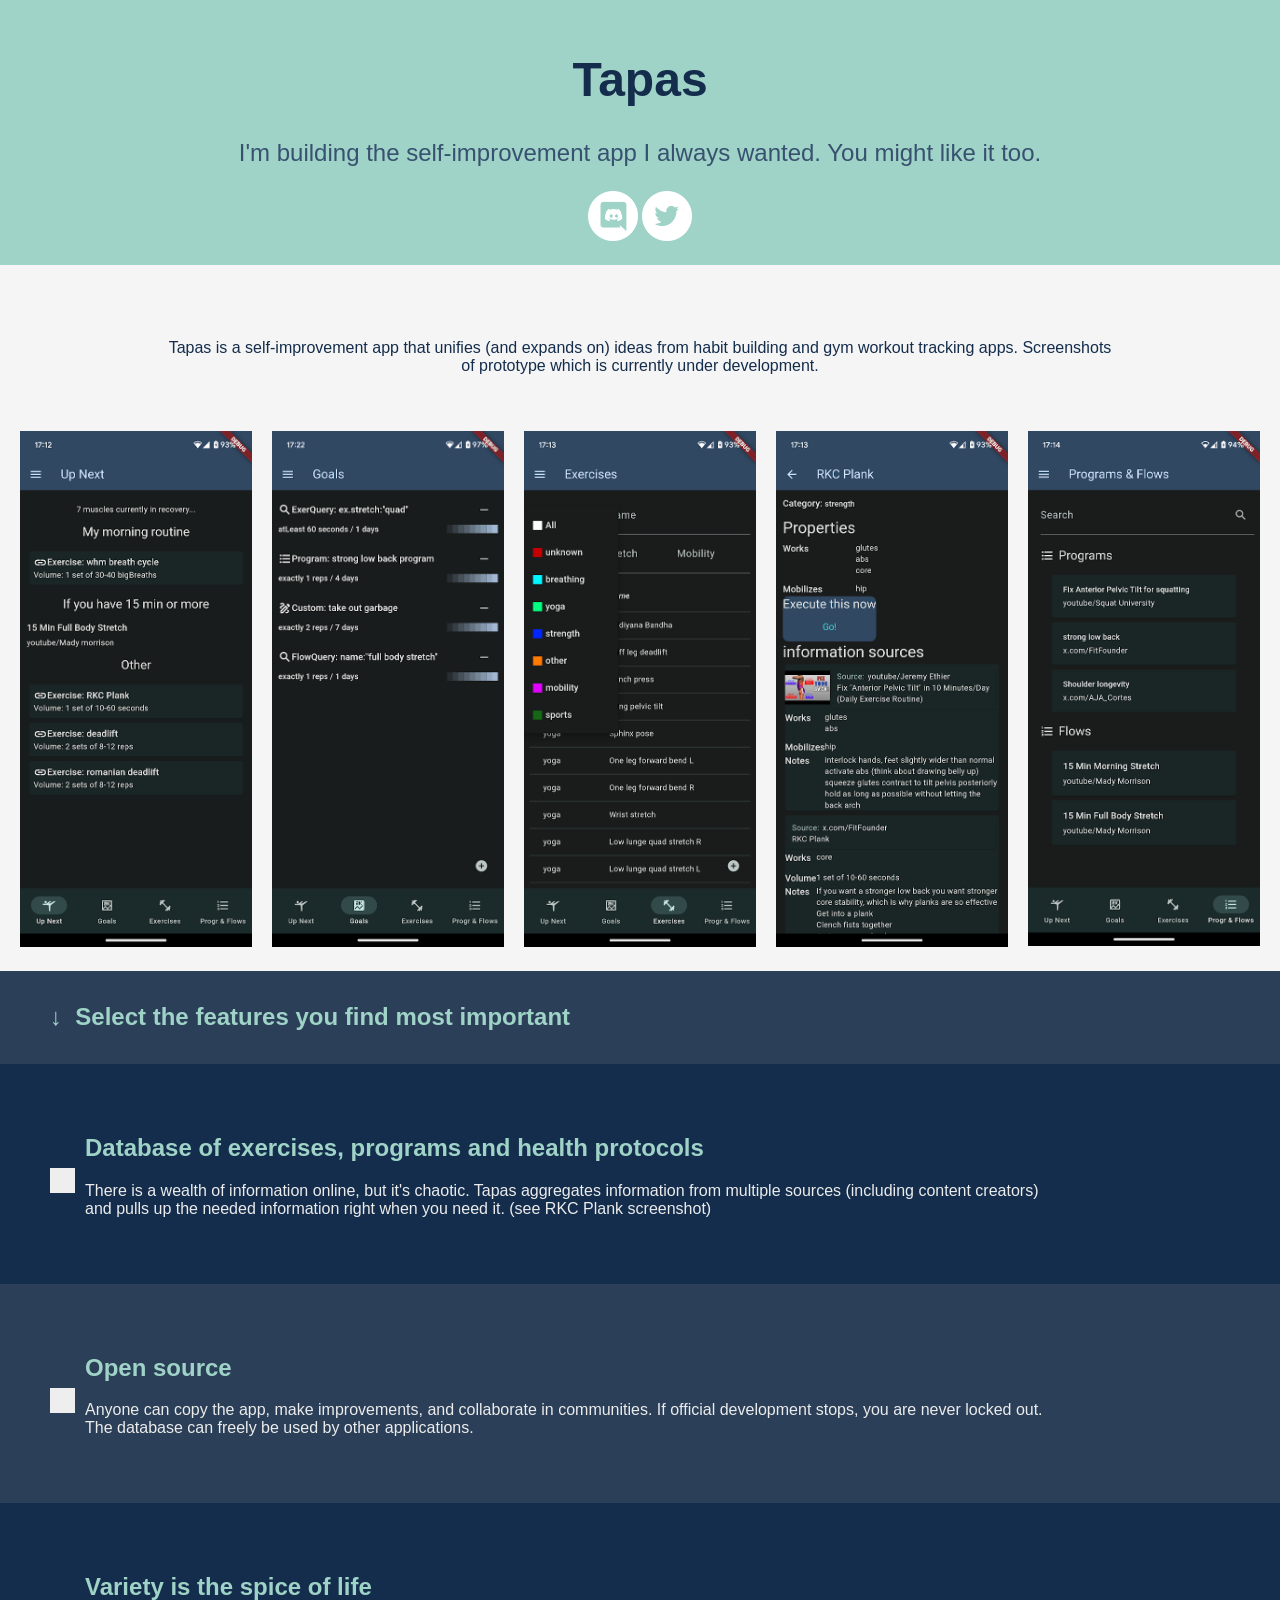
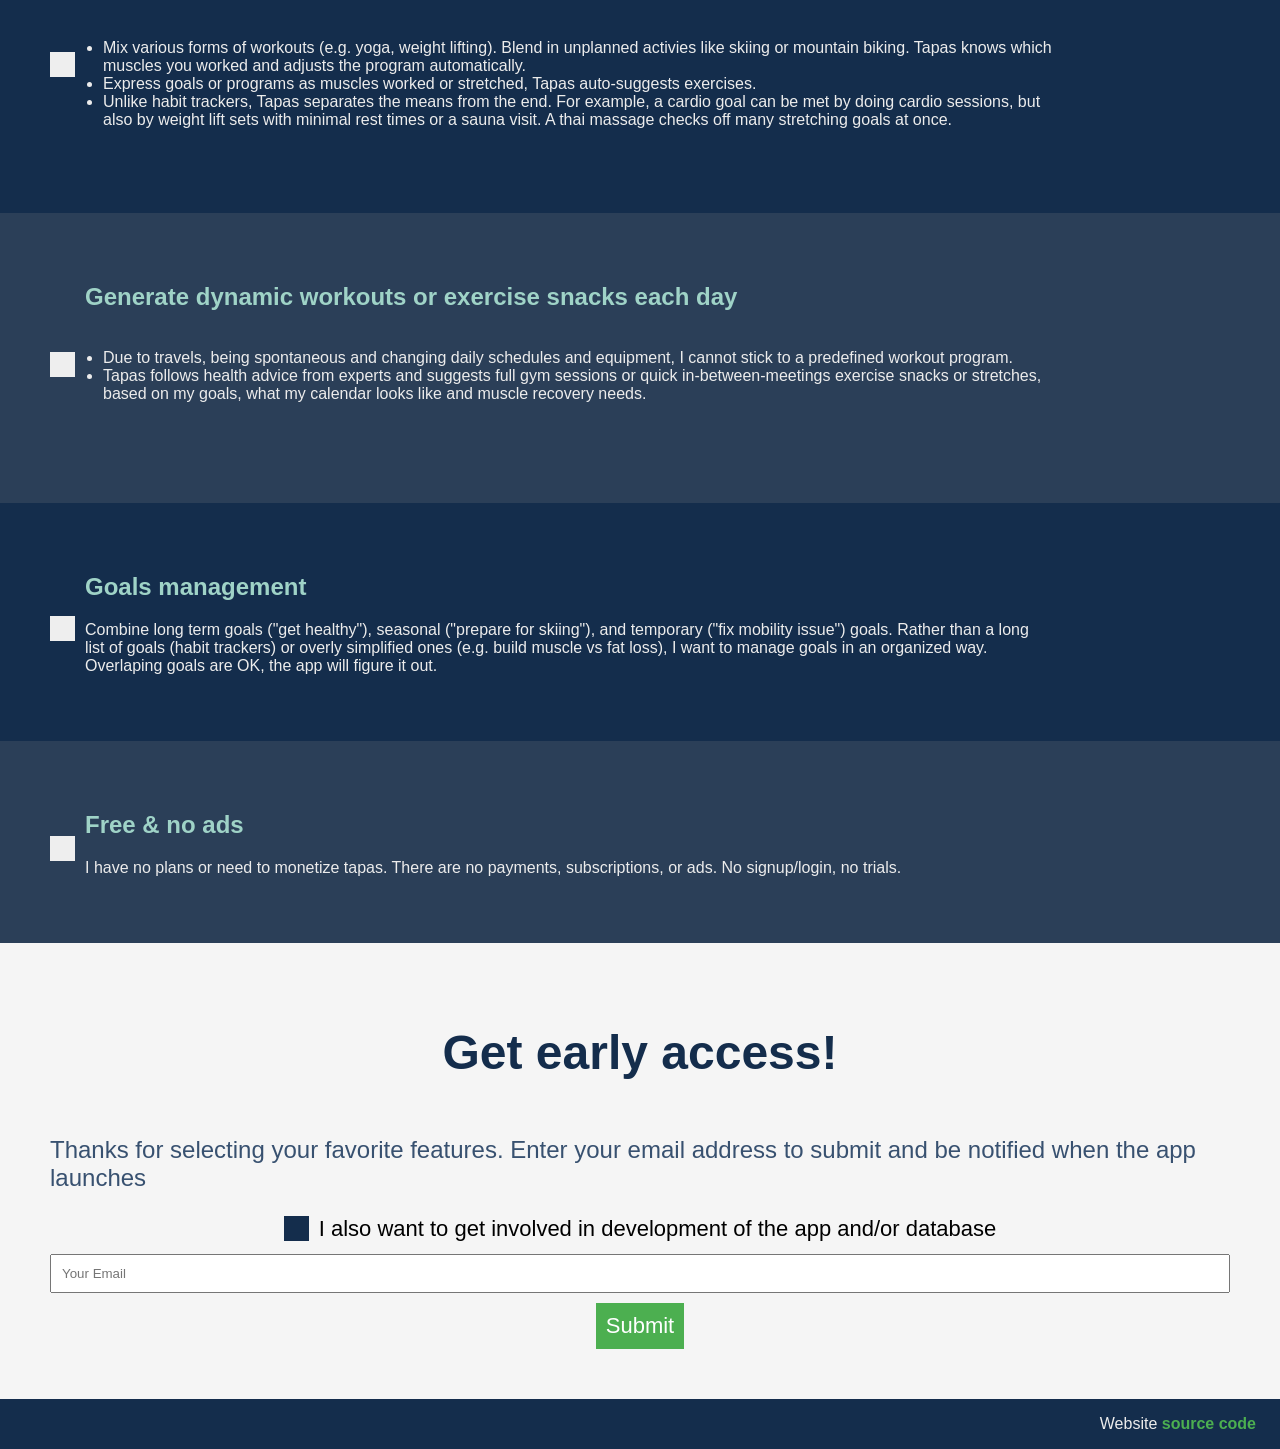
==== commit 93e593b0: "add link to website code; bigger button text" ====
--- a/frontend/index.html
+++ b/frontend/index.html
@@ -170,6 +170,9 @@
             <button id="submitbutton" class="btn-ready" type="submit" value="Send">Submit</button>
         </div>
     </form>
+    <div class="right">
+       <p>Website <a href="https://github.com/tapas-fit/website">source code</a></p>
+    </div>
 </body>
 
 </html>
--- a/frontend/base.css
+++ b/frontend/base.css
@@ -35,6 +35,8 @@
 
 a {
     color: #4CAF50;
+    text-decoration: none;
+    font-weight: 700;
 }
 
 body {
@@ -96,12 +98,10 @@
     padding: 30px;
 }
 
-footer {
-    background-color: #4CAF50;
-    color: white;
-    text-align: center;
-    padding: 20px;
-}
+.right {
+    float: right;
+    padding-right: 24px;
+  }
 
 .formend {
     flex-direction: column;
@@ -119,6 +119,7 @@
     padding: 10px;
     cursor: pointer;
     border: none;
+    font-size: 22px;
 }
 
 .btn-ready {
